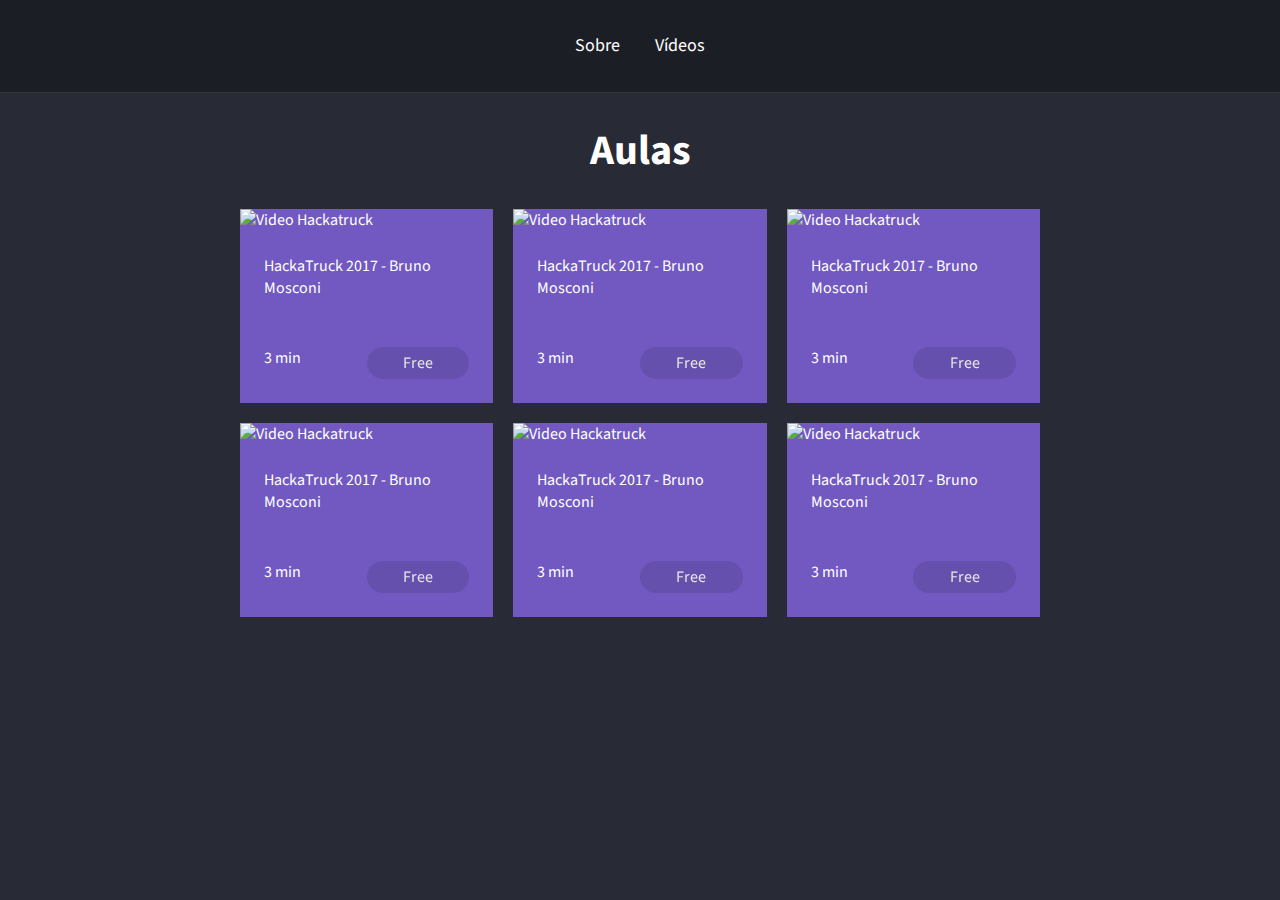
==== works/aulasFrontend/classes.html @ da8c8eb7 "update" ====
<!DOCTYPE html>
<html>

    <head>
        <title>Bruno Mosconi Santos</title>
        <link rel="stylesheet" href="styles.css">
    </head>

    <body>

        <header>
            <div class="links">
                <a href="/">Sobre</a>
                <a href="/">Vídeos</a>
            </div>
        </header>
        
        <div id="wrapper">
            <h1>Aulas</h1>
        </div>
        

        <section class="cards">
            <div class="card">
                <div class="card_image-container">
                    <img src="https://img.youtube.com/vi/SQUVBbQokPA/hqdefault.jpg" alt="Video Hackatruck">
                </div>
                <div class="card_content">
                    <p>HackaTruck 2017 - Bruno Mosconi</p>
                </div>
                <div class="card_info">
                    <p>3 min</p>
                    <p class="card_price">Free</p>
                </div>
           </div>
           
           <div class="card">
                <div class="card_image-container">
                    <img src="https://img.youtube.com/vi/SQUVBbQokPA/hqdefault.jpg" alt="Video Hackatruck">
                </div>
                <div class="card_content">
                    <p>HackaTruck 2017 - Bruno Mosconi</p>
                </div>
                <div class="card_info">
                    <p>3 min</p>
                    <p class="card_price">Free</p>
                </div>
           </div>

            <div class="card">
                <div class="card_image-container">
                    <img src="https://img.youtube.com/vi/SQUVBbQokPA/hqdefault.jpg" alt="Video Hackatruck">
                </div>
                <div class="card_content">
                    <p>HackaTruck 2017 - Bruno Mosconi</p>
                </div>
                <div class="card_info">
                    <p>3 min</p>
                    <p class="card_price">Free</p>
                </div>
           </div>

           <div class="card">
                <div class="card_image-container">
                    <img src="https://img.youtube.com/vi/SQUVBbQokPA/hqdefault.jpg" alt="Video Hackatruck">
                </div>
                <div class="card_content">
                    <p>HackaTruck 2017 - Bruno Mosconi</p>
                </div>
                <div class="card_info">
                    <p>3 min</p>
                    <p class="card_price">Free</p>
                </div>
           </div>

           <div class="card">
                <div class="card_image-container">
                    <img src="https://img.youtube.com/vi/SQUVBbQokPA/hqdefault.jpg" alt="Video Hackatruck">
                </div>
                <div class="card_content">
                    <p>HackaTruck 2017 - Bruno Mosconi</p>
                </div>
                <div class="card_info">
                    <p>3 min</p>
                    <p class="card_price">Free</p>
                </div>
           </div>

           <div class="card">
                <div class="card_image-container">
                    <img src="https://img.youtube.com/vi/SQUVBbQokPA/hqdefault.jpg" alt="Video Hackatruck">
                </div>
                <div class="card_content">
                    <p>HackaTruck 2017 - Bruno Mosconi</p>
                </div>
                <div class="card_info">
                    <p>3 min</p>
                    <p class="card_price">Free</p>
                </div>
           </div>

        </section>
    </body>


</html>
---- works/aulasFrontend/styles.css ----
@import "https://fonts.googleapis.com/css?family=Source+Sans+Pro&display=swap";
@import "https://fonts.googleapis.com/css2?family=Source+Sans+Pro:wght@700&display=swap"

:root {
    --color-aqua: aqua;
}

* {
    margin: 0;
    padding: 0;
    border: 0;
}
body {
    background-color: #282a36;
    font-family: 'Source Sans Pro', sans-serif;
    color: white;
}
header {
    padding: 32px;
    border-bottom: 1px solid #333;
    background: rgba(0, 0, 0, 0.281);
}
.links {
    text-align: center;
}
.links a {
    color: white;
    font-size: 18px;
    line-height: 28px;
    margin: 0 16px;
    text-decoration: none;   
}
.links a:hover {
    color: aqua;
    transition: color 700ms;
}

#wrapper {
    text-align: center;
    padding: 32px;
}

#wrapper img {
    border-radius: 50%;
    border: 5px solid rgb(71, 71, 71);
    margin-bottom: 32px;
    height: 250px;
}

#wrapper h1 {
    font-size: 42px;
    line-height: 52px;
    font-weight: bold;
}

#wrapper h2 {
    font-size: 24px;
    line-height: 34px;
    font-weight: bold;
    margin-top: 8px;
    opacity: 0.8;
}

#wrapper p {
    max-width: 500px;
    margin: 32px auto;
    font-size: 16px;
    line-height: 34px;
}

#wrapper p a {
    color: aqua;
}

#links-footer a {
    border-bottom: 1px solid aqua;
}

/*==== CARDS =====*/

.cards {
    max-width: 800px;
    margin: 0 auto;
    display: grid;
    grid-template-columns: 1fr 1fr 1fr;
    gap: 20px;
}

.card {
    background-color: #7159c1;
}

.card_image-container img {
    width: 100%;
}

.card_content,
.card_info {
    padding: 24px;
}

.card_info {
    display: grid;
    grid-template-columns: 1fr 1fr;
}

.card_price {
    background-color: #7159c1;
    filter: brightness(90%);
    padding: 5px 20px;
    border-radius: 20px;
    text-align: center;
}
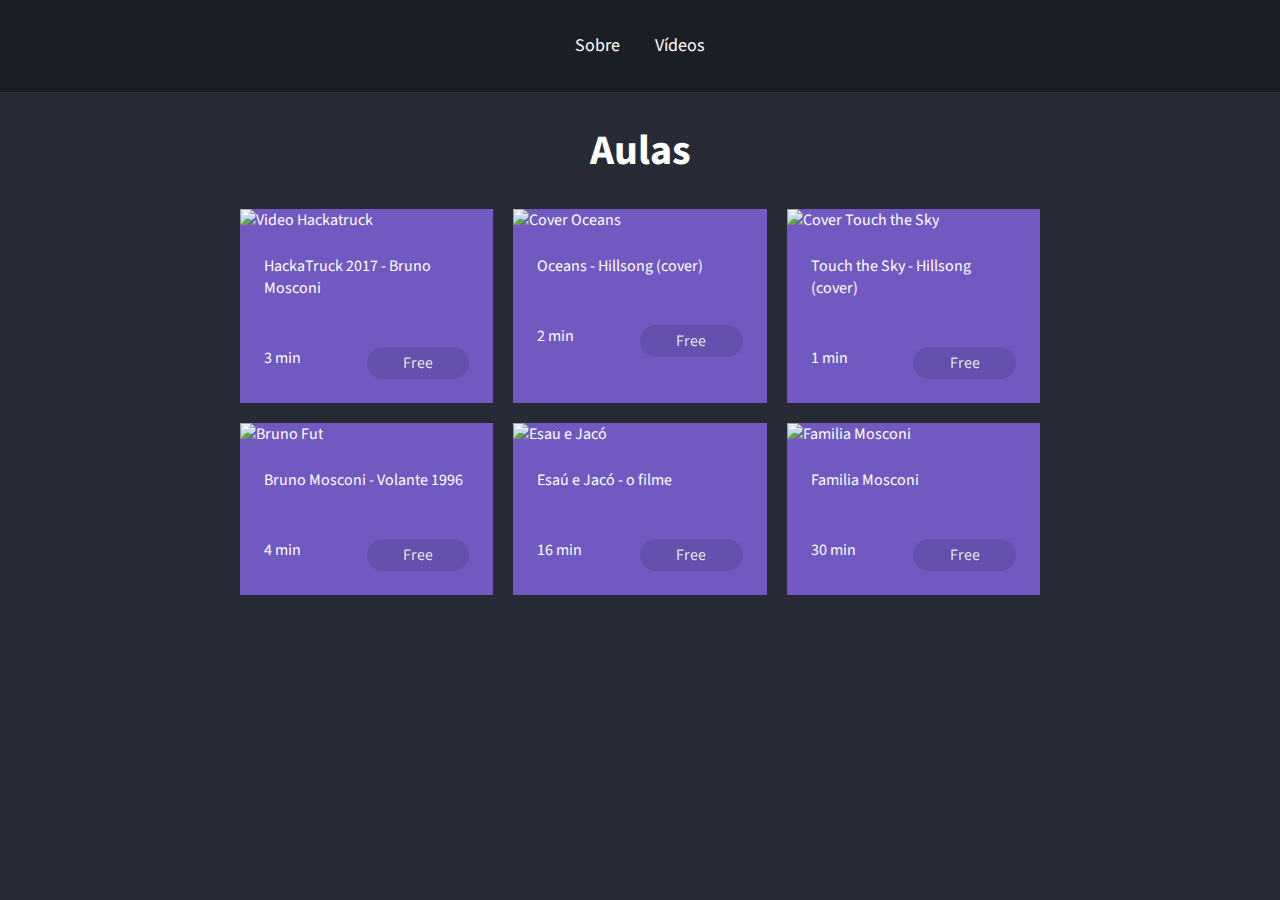
==== commit c8929857: "update and finish FrontEnd Module" ====
--- a/works/aulasFrontend/classes.html
+++ b/works/aulasFrontend/classes.html
@@ -3,6 +3,8 @@
 
     <head>
         <title>Bruno Mosconi Santos</title>
+        <link href="https://fonts.googleapis.com/icon?family=Material+Icons"
+      rel="stylesheet">
         <link rel="stylesheet" href="styles.css">
     </head>
 
@@ -10,8 +12,8 @@
 
         <header>
             <div class="links">
-                <a href="/">Sobre</a>
-                <a href="/">Vídeos</a>
+                <a href="index.html">Sobre</a>
+                <a href="classes.html">Vídeos</a>
             </div>
         </header>
         
@@ -21,9 +23,9 @@
         
 
         <section class="cards">
-            <div class="card">
+            <div class="card" id="SQUVBbQokPA">
                 <div class="card_image-container">
-                    <img src="https://img.youtube.com/vi/SQUVBbQokPA/hqdefault.jpg" alt="Video Hackatruck">
+                    <img src="https://img.youtube.com/vi/SQUVBbQokPA/maxresdefault.jpg" alt="Video Hackatruck">
                 </div>
                 <div class="card_content">
                     <p>HackaTruck 2017 - Bruno Mosconi</p>
@@ -34,72 +36,86 @@
                 </div>
            </div>
            
-           <div class="card">
+           <div class="card" id="vc_NP-lKwks">
                 <div class="card_image-container">
-                    <img src="https://img.youtube.com/vi/SQUVBbQokPA/hqdefault.jpg" alt="Video Hackatruck">
+                    <img src="https://img.youtube.com/vi/vc_NP-lKwks/maxresdefault.jpg" alt="Cover Oceans">
                 </div>
                 <div class="card_content">
-                    <p>HackaTruck 2017 - Bruno Mosconi</p>
+                    <p>Oceans - Hillsong (cover)</p>
                 </div>
                 <div class="card_info">
-                    <p>3 min</p>
+                    <p>2 min</p>
                     <p class="card_price">Free</p>
                 </div>
            </div>
 
-            <div class="card">
+            <div class="card" id="C2n8c4BhT0g">
                 <div class="card_image-container">
-                    <img src="https://img.youtube.com/vi/SQUVBbQokPA/hqdefault.jpg" alt="Video Hackatruck">
+                    <img src="https://img.youtube.com/vi/C2n8c4BhT0g/maxresdefault.jpg" alt="Cover Touch the Sky">
                 </div>
                 <div class="card_content">
-                    <p>HackaTruck 2017 - Bruno Mosconi</p>
+                    <p>Touch the Sky - Hillsong (cover)</p>
                 </div>
                 <div class="card_info">
-                    <p>3 min</p>
+                    <p>1 min</p>
                     <p class="card_price">Free</p>
                 </div>
            </div>
 
-           <div class="card">
+           <div class="card" id="4KUS5etHlPk">
                 <div class="card_image-container">
-                    <img src="https://img.youtube.com/vi/SQUVBbQokPA/hqdefault.jpg" alt="Video Hackatruck">
+                    <img src="https://img.youtube.com/vi/4KUS5etHlPk/maxresdefault.jpg" alt="Bruno Fut">
                 </div>
                 <div class="card_content">
-                    <p>HackaTruck 2017 - Bruno Mosconi</p>
+                    <p>Bruno Mosconi - Volante 1996</p>
                 </div>
                 <div class="card_info">
-                    <p>3 min</p>
+                    <p>4 min</p>
                     <p class="card_price">Free</p>
                 </div>
            </div>
 
-           <div class="card">
+           <div class="card" id="P-Yrat1XI4c">
                 <div class="card_image-container">
-                    <img src="https://img.youtube.com/vi/SQUVBbQokPA/hqdefault.jpg" alt="Video Hackatruck">
+                    <img src="https://img.youtube.com/vi/P-Yrat1XI4c/maxresdefault.jpg" alt="Esau e Jacó">
                 </div>
                 <div class="card_content">
-                    <p>HackaTruck 2017 - Bruno Mosconi</p>
+                    <p>Esaú e Jacó - o filme</p>
                 </div>
                 <div class="card_info">
-                    <p>3 min</p>
+                    <p>16 min</p>
                     <p class="card_price">Free</p>
                 </div>
            </div>
 
-           <div class="card">
+           <div class="card" id="TYPtFwy2MSw">
                 <div class="card_image-container">
-                    <img src="https://img.youtube.com/vi/SQUVBbQokPA/hqdefault.jpg" alt="Video Hackatruck">
+                    <img src="https://img.youtube.com/vi/TYPtFwy2MSw/maxresdefault.jpg" alt="Familia Mosconi">
                 </div>
                 <div class="card_content">
-                    <p>HackaTruck 2017 - Bruno Mosconi</p>
+                    <p>Familia Mosconi</p>
                 </div>
                 <div class="card_info">
-                    <p>3 min</p>
+                    <p>30 min</p>
                     <p class="card_price">Free</p>
                 </div>
            </div>
+        </section>
 
-        </section>
+        <div class="modal-overlay">
+            <div class="modal">
+                <a class="close-modal">
+                    <i class="material-icons">close</i>
+                </a>
+
+                <div class="modal-content">
+                    <iframe src="" frameborder="0"></iframe>
+                </div>
+            </div>
+        </div>
+
+        <script src="scripts.js"></script>
+
     </body>
 
 
--- a/works/aulasFrontend/styles.css
+++ b/works/aulasFrontend/styles.css
@@ -110,4 +110,46 @@
     padding: 5px 20px;
     border-radius: 20px;
     text-align: center;
+}
+
+/* ====== MODAL ======= */
+
+.modal-overlay {
+    background-color: rgba(0, 0, 0, 0.7);
+    width: 100%;
+    height: 100%;
+    position: fixed;
+    top: 0;
+    opacity: 0;
+    visibility: hidden;
+}
+
+.modal {
+    background-color: white;
+    width: 90%;
+    height: 90%;
+    margin: 5vh auto;
+    position: relative;
+}
+
+.modal .close-modal {
+    color: black;
+    position: absolute;
+    right: 8px;
+    top: 8px;
+    cursor: pointer;
+}
+
+/* ====== MODAL ACTIVE ======= */
+
+.modal-overlay.active {
+    opacity: 1;
+    visibility: visible;
+}
+
+iframe {
+    width: 100%;
+    height: 90%;
+    position: absolute;
+    top: 5%;
 }